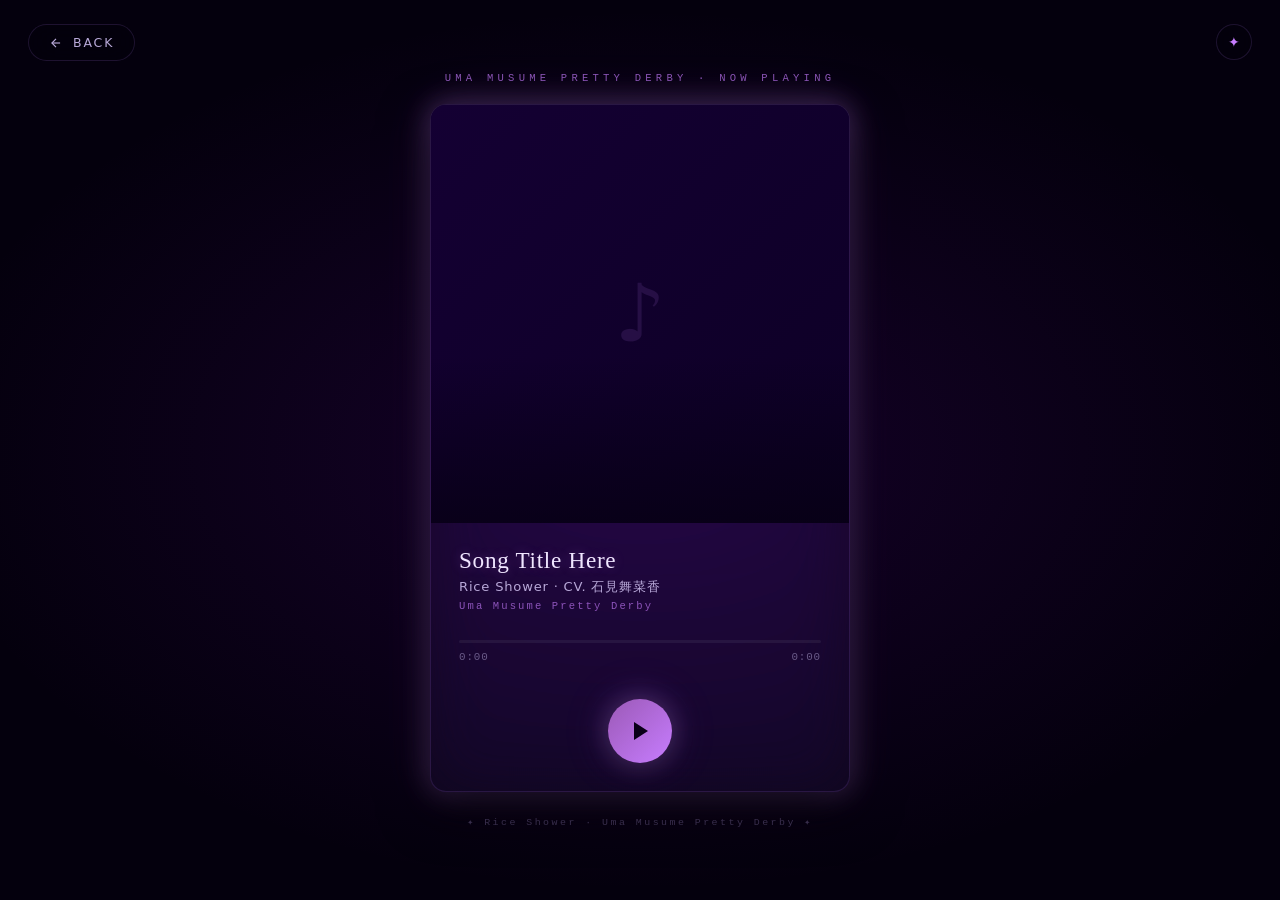
==== Rice Shower Showcase/player.html @ 845d5819 "Add files via upload" ====
<!DOCTYPE html>
<html lang="id">
<head>
  <meta charset="UTF-8">
  <meta name="viewport" content="width=device-width, initial-scale=1.0">
  <title>Now Playing · Rice Shower</title>
  <style>
    /* ── Variables (same as main) ─────────────── */
    :root {
      --bg-void:      #04000d;
      --bg-deep:      #08001a;
      --bg-mid:       #0d0025;
      --bg-surface:   #140033;
      --glass:        rgba(180,120,255,0.05);
      --glass-bd:     rgba(180,120,255,0.15);
      --glass-bd-hov: rgba(180,120,255,0.35);
      --acc:          #c77dff;
      --acc-dim:      #9b59b6;
      --acc-bright:   #e0aaff;
      --acc-deep:     #6a0dad;
      --text-1:       #f0e6ff;
      --text-2:       #b8a8d8;
      --text-3:       #6a5a88;
      --text-inv:     #0a0018;
      --glow-sm:      0 0 12px rgba(199,125,255,0.28);
      --glow-md:      0 0 28px rgba(199,125,255,0.35), 0 0 55px rgba(199,125,255,0.12);
      --glow-lg:      0 0 45px rgba(199,125,255,0.45), 0 0 90px rgba(199,125,255,0.18);
      --f-display:    "Palatino Linotype", Palatino, "Book Antiqua", Georgia, serif;
      --f-body:       "Gill Sans","Gill Sans MT",Calibri,"Trebuchet MS",system-ui,sans-serif;
      --f-mono:       "Courier New",Courier,monospace;
      --ease:         cubic-bezier(0.4,0,0.2,1);
      --r:            16px;
    }

    /* Night Bloom */
    body.night-bloom {
      --acc:          #ff00cc;
      --acc-dim:      #cc00aa;
      --acc-bright:   #ff66ee;
      --glass-bd:     rgba(255,0,204,0.22);
      --glow-sm:      0 0 14px rgba(255,0,204,0.35);
      --glow-md:      0 0 28px rgba(255,0,204,0.45), 0 0 60px rgba(0,255,255,0.12);
      --glow-lg:      0 0 55px rgba(255,0,204,0.55), 0 0 110px rgba(0,255,255,0.18);
      --text-1:       #fff0ff;
      --text-2:       #ffaaee;
    }

    /* ── Reset ───────────────────────────────── */
    *,*::before,*::after{box-sizing:border-box;margin:0;padding:0}
    html{scroll-behavior:smooth}
    body{
      background:var(--bg-void);
      color:var(--text-1);
      font-family:var(--f-body);
      min-height:100vh;
      display:flex;
      flex-direction:column;
      align-items:center;
      justify-content:center;
      overflow-x:hidden;
      cursor:none;
    }
    a{text-decoration:none;color:inherit}

    /* ── Cursor ──────────────────────────────── */
    .cursor-glow{
      position:fixed;width:280px;height:280px;border-radius:50%;
      background:radial-gradient(circle,rgba(199,125,255,0.12) 0%,transparent 70%);
      pointer-events:none;transform:translate(-50%,-50%);
      z-index:9999;mix-blend-mode:screen;
      transition:left 0.08s,top 0.08s;
    }

    /* ── Particles ───────────────────────────── */
    .particles-canvas{
      position:fixed;inset:0;pointer-events:none;z-index:0;opacity:0.5;
    }

    /* ── Page bg ─────────────────────────────── */
    .page-bg{
      position:fixed;inset:0;z-index:0;
      background:
        radial-gradient(ellipse 80% 70% at 50% 50%,
          rgba(106,13,173,0.18) 0%,transparent 70%),
        var(--bg-void);
    }

    /* ── Back btn ────────────────────────────── */
    .back-btn{
      position:fixed;top:24px;left:28px;z-index:100;
      display:flex;align-items:center;gap:10px;
      padding:10px 20px;border-radius:50px;
      border:1px solid var(--glass-bd);
      background:rgba(4,0,13,0.6);
      backdrop-filter:blur(16px);
      font-size:0.78rem;letter-spacing:0.15em;
      text-transform:uppercase;color:var(--text-2);
      cursor:none;
      transition:all 0.3s var(--ease);
    }
    .back-btn:hover{
      color:var(--acc-bright);border-color:var(--acc);
      box-shadow:var(--glow-sm);
    }
    .back-btn svg{transition:transform 0.3s}
    .back-btn:hover svg{transform:translateX(-3px)}

    /* Night bloom btn */
    .bloom-fixed{
      position:fixed;top:24px;right:28px;z-index:100;
      width:36px;height:36px;border-radius:50%;
      border:1px solid var(--glass-bd);
      background:rgba(4,0,13,0.6);backdrop-filter:blur(16px);
      color:var(--acc);font-size:0.9rem;
      display:flex;align-items:center;justify-content:center;
      cursor:none;transition:all 0.3s var(--ease);
    }
    .bloom-fixed:hover,
    .bloom-fixed.active{
      border-color:var(--acc);background:rgba(199,125,255,0.15);
      box-shadow:var(--glow-sm);
    }

    /* ── Player Card ─────────────────────────── */
    .player-wrap{
      position:relative;z-index:1;
      width:min(420px,90vw);
      animation:fade-up 0.8s cubic-bezier(0,0,0.2,1) both;
    }
    @keyframes fade-up{
      from{opacity:0;transform:translateY(32px)}
      to{opacity:1;transform:none}
    }

    .player-eyebrow{
      text-align:center;
      font-family:var(--f-mono);
      font-size:0.66rem;letter-spacing:0.4em;
      text-transform:uppercase;
      color:var(--acc);opacity:0.7;
      margin-bottom:20px;
    }

    .player-card{
      background:var(--glass);
      border:1px solid var(--glass-bd);
      border-radius:var(--r);
      backdrop-filter:blur(28px) saturate(160%);
      box-shadow:0 16px 50px rgba(0,0,0,0.7),var(--glow-md);
      overflow:hidden;
      position:relative;
    }

    /* Top accent */
    .player-card::before{
      content:'';position:absolute;
      top:0;left:0;right:0;height:2px;
      background:linear-gradient(90deg,transparent,var(--acc),transparent);
      box-shadow:var(--glow-sm);
    }

    /* ── Cover ───────────────────────────────── */
    .cover-section{
      position:relative;
      width:100%;
      aspect-ratio:1;
      overflow:hidden;
    }

    .cover-img{
      position:absolute;inset:0;
      background-size:cover;background-position:center;
      background-color:var(--bg-surface);
      transition:transform 0.5s var(--ease);
    }
    .cover-img.playing{
      animation:cover-spin-slow 30s linear infinite;
    }
    @keyframes cover-spin-slow{
      /* Subtle breathing scale instead of actual rotation for rectangular images */
      0%,100%{transform:scale(1)}
      50%{transform:scale(1.03)}
    }

    .cover-ph{
      position:absolute;inset:0;
      display:flex;align-items:center;justify-content:center;
      background:linear-gradient(135deg,var(--bg-surface),var(--bg-mid));
      font-size:5rem;color:rgba(199,125,255,0.12);
    }

    /* Gradient overlay on cover bottom */
    .cover-section::after{
      content:'';position:absolute;
      bottom:0;left:0;right:0;height:40%;
      background:linear-gradient(180deg,transparent,rgba(4,0,13,0.6));
      pointer-events:none;
    }

    /* Vinyl ring decoration */
    .cover-vinyl{
      position:absolute;top:50%;left:50%;
      transform:translate(-50%,-50%);
      width:60px;height:60px;
      border-radius:50%;
      border:2px solid rgba(199,125,255,0.12);
      pointer-events:none;
      opacity:0;
      transition:opacity 0.5s;
    }
    .cover-vinyl::after{
      content:'';position:absolute;
      top:50%;left:50%;transform:translate(-50%,-50%);
      width:14px;height:14px;border-radius:50%;
      background:rgba(199,125,255,0.2);
      border:1px solid var(--glass-bd);
    }
    .playing + .cover-vinyl { opacity:0.6; }

    /* ── Info ────────────────────────────────── */
    .player-info{
      padding:24px 28px 8px;
      display:flex;flex-direction:column;gap:4px;
    }

    .track-title{
      font-family:var(--f-display);
      font-size:1.45rem;font-weight:400;
      letter-spacing:0.03em;
      color:var(--text-1);
      text-shadow:var(--glow-sm);
      line-height:1.2;
    }

    .track-artist{
      font-size:0.82rem;color:var(--text-2);
      letter-spacing:0.06em;
    }

    .track-album{
      font-family:var(--f-mono);
      font-size:0.66rem;color:var(--acc);
      letter-spacing:0.2em;opacity:0.65;
    }

    /* ── Progress ────────────────────────────── */
    .progress-section{
      padding:20px 28px 0;
    }

    .progress-bar-wrap{
      position:relative;height:3px;
      background:rgba(255,255,255,0.06);
      border-radius:2px;
      cursor:pointer;
      margin-bottom:8px;
      overflow:visible;
    }
    .progress-bar-fill{
      height:100%;width:0%;
      background:linear-gradient(90deg,var(--acc-deep),var(--acc));
      border-radius:2px;
      box-shadow:0 0 8px var(--acc);
      transition:width 0.25s linear;
      position:relative;
    }
    .progress-bar-fill::after{
      content:'';position:absolute;
      right:-4px;top:50%;transform:translateY(-50%);
      width:10px;height:10px;border-radius:50%;
      background:var(--acc-bright);
      box-shadow:var(--glow-sm);
      opacity:0;transition:opacity 0.2s;
    }
    .progress-bar-wrap:hover .progress-bar-fill::after{opacity:1}

    .time-row{
      display:flex;justify-content:space-between;
      font-family:var(--f-mono);
      font-size:0.68rem;color:var(--text-3);
      letter-spacing:0.08em;
    }

    /* ── Controls ────────────────────────────── */
    .controls{
      padding:16px 28px 28px;
      display:flex;align-items:center;
      justify-content:center;
      gap:0;
    }

    .play-btn{
      width:64px;height:64px;border-radius:50%;
      border:none;
      background:linear-gradient(135deg,var(--acc-dim),var(--acc));
      color:var(--text-inv);
      display:flex;align-items:center;justify-content:center;
      cursor:none;
      box-shadow:var(--glow-md),0 4px 20px rgba(0,0,0,0.4);
      transition:all 0.3s var(--ease);
      position:relative;
      overflow:hidden;
    }
    .play-btn::before{
      content:'';position:absolute;inset:0;border-radius:50%;
      background:rgba(255,255,255,0.15);
      transform:scale(0);transition:transform 0.4s var(--ease);
    }
    .play-btn:hover::before{transform:scale(1)}
    .play-btn:hover{
      transform:scale(1.08);
      box-shadow:var(--glow-lg),0 8px 30px rgba(0,0,0,0.5);
    }
    .play-btn:active{transform:scale(0.96)}

    .play-btn svg{
      position:relative;z-index:1;
      transition:transform 0.2s var(--ease);
    }
    .play-btn.playing svg.icon-play{display:none}
    .play-btn svg.icon-pause{display:none}
    .play-btn.playing svg.icon-pause{display:block}

    /* Playing ring pulse */
    .play-btn.playing::after{
      content:'';position:absolute;inset:-4px;
      border-radius:50%;
      border:1px solid var(--acc);
      animation:ring-expand 1.5s ease-out infinite;
    }
    @keyframes ring-expand{
      0%{transform:scale(1);opacity:0.6}
      100%{transform:scale(1.5);opacity:0}
    }

    /* ── Equalizer bars (shows when playing) ─── */
    .eq-bars{
      display:flex;align-items:flex-end;
      gap:3px;height:20px;padding:0 28px 16px;
      justify-content:center;
      opacity:0;transition:opacity 0.4s;
    }
    .eq-bars.active{opacity:1}
    .eq-bar{
      width:3px;border-radius:2px;
      background:var(--acc);
      box-shadow:0 0 4px var(--acc);
      transform-origin:bottom;
    }
    .eq-bar:nth-child(1){animation:eq 0.7s -0.3s ease-in-out infinite alternate}
    .eq-bar:nth-child(2){animation:eq 0.5s -0.1s ease-in-out infinite alternate}
    .eq-bar:nth-child(3){animation:eq 0.9s -0.5s ease-in-out infinite alternate}
    .eq-bar:nth-child(4){animation:eq 0.6s -0.2s ease-in-out infinite alternate}
    .eq-bar:nth-child(5){animation:eq 0.8s -0.4s ease-in-out infinite alternate}
    @keyframes eq{
      from{height:4px}
      to{height:18px}
    }

    /* ── Footer label ────────────────────────── */
    .player-footer{
      text-align:center;margin-top:24px;
      font-family:var(--f-mono);
      font-size:0.62rem;letter-spacing:0.25em;
      color:var(--text-3);opacity:0.5;
    }

    /* Scrollbar */
    ::-webkit-scrollbar{width:4px}
    ::-webkit-scrollbar-track{background:var(--bg-void)}
    ::-webkit-scrollbar-thumb{background:var(--acc-deep);border-radius:2px}
  </style>
</head>
<body>

  <div class="cursor-glow" id="cursorGlow"></div>
  <canvas class="particles-canvas" id="particlesCanvas"></canvas>
  <div class="page-bg"></div>

  <!-- Back button -->
  <a href="index.html" class="back-btn" id="backBtn">
    <svg width="14" height="14" viewBox="0 0 24 24" fill="none" stroke="currentColor" stroke-width="2">
      <line x1="19" y1="12" x2="5" y2="12"/>
      <polyline points="12,19 5,12 12,5"/>
    </svg>
    <span>Back</span>
  </a>

  <!-- Night bloom toggle -->
  <button class="bloom-fixed" id="bloomBtn" title="Night Bloom Mode">✦</button>

  <!-- ── PLAYER ── -->
  <div class="player-wrap">
    <p class="player-eyebrow">Uma Musume Pretty Derby · Now Playing</p>

    <div class="player-card">

      <!-- Cover Image -->
      <div class="cover-section">
        <div class="cover-img" id="coverImg">
          <!-- bg-image set by JS from track config -->
        </div>
        <div class="cover-ph" id="coverPh">♪</div>
        <div class="cover-vinyl" id="coverVinyl"></div>
      </div>

      <!-- Track Info -->
      <div class="player-info">
        <h1 class="track-title" id="trackTitle">Song Title Here</h1>
        <p class="track-artist" id="trackArtist">Rice Shower · CV. 石見舞菜香</p>
        <p class="track-album" id="trackAlbum">Uma Musume Pretty Derby</p>
      </div>

      <!-- Progress -->
      <div class="progress-section">
        <div class="progress-bar-wrap" id="progressWrap">
          <div class="progress-bar-fill" id="progressFill"></div>
        </div>
        <div class="time-row">
          <span id="timeCurrent">0:00</span>
          <span id="timeDuration">0:00</span>
        </div>
      </div>

      <!-- EQ Bars -->
      <div class="eq-bars" id="eqBars">
        <div class="eq-bar"></div>
        <div class="eq-bar"></div>
        <div class="eq-bar"></div>
        <div class="eq-bar"></div>
        <div class="eq-bar"></div>
      </div>

      <!-- Controls -->
      <div class="controls">
        <button class="play-btn" id="playBtn" title="Play / Pause">
          <svg class="icon-play" width="24" height="24" viewBox="0 0 24 24" fill="currentColor">
            <polygon points="6,3 20,12 6,21"/>
          </svg>
          <svg class="icon-pause" width="24" height="24" viewBox="0 0 24 24" fill="currentColor">
            <rect x="5" y="3" width="4" height="18" rx="1"/>
            <rect x="15" y="3" width="4" height="18" rx="1"/>
          </svg>
        </button>
      </div>

    </div><!-- /player-card -->

    <p class="player-footer">✦ Rice Shower · Uma Musume Pretty Derby ✦</p>
  </div>

  <!-- Hidden audio element -->
  <audio id="playerAudio" preload="none"></audio>

  <script>
  'use strict';

  /* ─────────────────────────────────────────────
     TRACK CONFIG — Edit these to set your songs!
     Put your audio files in assets/audio/
     Put your cover images in assets/images/
  ──────────────────────────────────────────────*/
  const TRACKS = {
    1: {
      title:  'Song Title Here',
      artist: 'Rice Shower · CV. 石見舞菜香',
      album:  'Uma Musume Pretty Derby',
      audio:  'assets/audio/song-1.mp3',        // ← path ke file lagu
      cover:  'assets/images/song-cover-1.jpg', // ← path ke cover
    },
    2: {
      title:  'Song Title Here',
      artist: 'Rice Shower · CV. 石見舞菜香',
      album:  'Uma Musume Pretty Derby',
      audio:  'assets/audio/song-2.mp3',
      cover:  'assets/images/song-cover-2.jpg',
    },
    3: {
      title:  'Song Title Here',
      artist: 'Rice Shower · CV. 石見舞菜香',
      album:  'Uma Musume Pretty Derby',
      audio:  'assets/audio/song-3.mp3',
      cover:  'assets/images/song-cover-3.jpg',
    },
  };

  /* ── Init ────────────────────────────────────*/
  document.addEventListener('DOMContentLoaded', () => {
    const params  = new URLSearchParams(location.search);
    const trackId = parseInt(params.get('track') || '1', 10);
    const track   = TRACKS[trackId] || TRACKS[1];

    loadTrack(track);
    initPlayer();
    initCursor();
    initParticles();
    initNightBloom();
  });

  /* ── Load Track ──────────────────────────────*/
  function loadTrack(track) {
    document.getElementById('trackTitle').textContent  = track.title;
    document.getElementById('trackArtist').textContent = track.artist;
    document.getElementById('trackAlbum').textContent  = track.album;

    const coverImg = document.getElementById('coverImg');
    coverImg.style.backgroundImage = `url('${track.cover}')`;
    coverImg.style.backgroundSize  = 'cover';
    coverImg.style.backgroundPosition = 'center';

    // Hide placeholder if cover loads
    const img = new Image();
    img.onload = () => { document.getElementById('coverPh').style.opacity = '0'; };
    img.src = track.cover;

    document.getElementById('playerAudio').src = track.audio;
  }

  /* ── Player Logic ────────────────────────────*/
  function initPlayer() {
    const audio    = document.getElementById('playerAudio');
    const playBtn  = document.getElementById('playBtn');
    const fill     = document.getElementById('progressFill');
    const wrap     = document.getElementById('progressWrap');
    const timeCur  = document.getElementById('timeCurrent');
    const timeDur  = document.getElementById('timeDuration');
    const eqBars   = document.getElementById('eqBars');
    const coverImg = document.getElementById('coverImg');

    function setPlaying(on) {
      playBtn.classList.toggle('playing', on);
      eqBars.classList.toggle('active', on);
      coverImg.classList.toggle('playing', on);
    }

    playBtn.addEventListener('click', () => {
      if (audio.paused) {
        audio.play().catch(() => {});
        setPlaying(true);
      } else {
        audio.pause();
        setPlaying(false);
      }
    });

    audio.addEventListener('timeupdate', () => {
      if (!audio.duration) return;
      const pct = (audio.currentTime / audio.duration) * 100;
      fill.style.width = pct + '%';
      timeCur.textContent = fmt(audio.currentTime);
    });

    audio.addEventListener('loadedmetadata', () => {
      timeDur.textContent = fmt(audio.duration);
    });

    audio.addEventListener('ended', () => setPlaying(false));

    // Seek on click
    wrap.addEventListener('click', e => {
      if (!audio.duration) return;
      const rect = wrap.getBoundingClientRect();
      const pct  = (e.clientX - rect.left) / rect.width;
      audio.currentTime = pct * audio.duration;
    });
  }

  function fmt(s) {
    if (isNaN(s)) return '0:00';
    const m = Math.floor(s / 60);
    const sec = Math.floor(s % 60).toString().padStart(2, '0');
    return `${m}:${sec}`;
  }

  /* ── Cursor ──────────────────────────────────*/
  function initCursor() {
    const glow = document.getElementById('cursorGlow');
    let mx = -300, my = -300, cx = -300, cy = -300;
    const lerp = (a,b,t) => a + (b-a)*t;
    function tick() {
      cx = lerp(cx, mx, 0.12); cy = lerp(cy, my, 0.12);
      glow.style.left = cx+'px'; glow.style.top = cy+'px';
      requestAnimationFrame(tick);
    }
    document.addEventListener('mousemove', e => { mx=e.clientX; my=e.clientY; });
    tick();
    document.querySelectorAll('a,button').forEach(el => {
      el.style.cursor = 'none';
      el.addEventListener('mouseenter', () => { glow.style.transform='translate(-50%,-50%) scale(1.5)'; });
      el.addEventListener('mouseleave', () => { glow.style.transform='translate(-50%,-50%) scale(1)'; });
    });
  }

  /* ── Particles (same as main) ────────────────*/
  function initParticles() {
    const canvas = document.getElementById('particlesCanvas');
    const ctx = canvas.getContext('2d');
    let W, H, particles = [];

    function resize() { W=canvas.width=window.innerWidth; H=canvas.height=window.innerHeight; }
    resize();
    window.addEventListener('resize', resize);

    const NORM  = ['#c77dff','#9b59b6','#e0aaff','#6a0dad','#ffffff'];
    const BLOOM = ['#ff00cc','#00ffff','#ff66ee','#66ffff'];
    const getC  = () => document.body.classList.contains('night-bloom') ? BLOOM : NORM;

    function mp() {
      const c = getC();
      return { x:Math.random()*W, y:H+10,
        vx:(Math.random()-.5)*.4, vy:-(0.25+Math.random()*.55),
        size:.5+Math.random()*1.5, alpha:.15+Math.random()*.5,
        life:0, maxLife:200+Math.random()*400,
        color:c[Math.floor(Math.random()*c.length)],
        twinkle:Math.random()*Math.PI*2, ts:.02+Math.random()*.04 };
    }

    for (let i=0;i<60;i++) { const p=mp(); p.y=Math.random()*H; p.life=Math.random()*p.maxLife; particles.push(p); }

    (function frame() {
      ctx.clearRect(0,0,W,H);
      particles.forEach((p,i) => {
        p.x += p.vx+Math.sin(p.life*.015)*.2; p.y+=p.vy; p.life++; p.twinkle+=p.ts;
        if (p.life>=p.maxLife||p.y<-10) { const f=mp(); particles[i]=f; return; }
        const a=p.alpha*Math.min(1,p.life/60)*Math.min(1,(p.maxLife-p.life)/60)*(0.7+0.3*Math.sin(p.twinkle));
        ctx.save(); ctx.globalAlpha=a; ctx.fillStyle=p.color; ctx.shadowColor=p.color; ctx.shadowBlur=6;
        ctx.beginPath(); ctx.arc(p.x,p.y,p.size,0,Math.PI*2); ctx.fill(); ctx.restore();
      });
      requestAnimationFrame(frame);
    })();
  }

  /* ── Night Bloom ─────────────────────────────*/
  function initNightBloom() {
    const btn = document.getElementById('bloomBtn');
    const KEY = 'rs-nightbloom';

    function set(on) {
      document.body.classList.toggle('night-bloom', on);
      btn.classList.toggle('active', on);
      try { localStorage.setItem(KEY, on?'1':'0'); } catch(_){}
    }

    try { if (localStorage.getItem(KEY)==='1') set(true); } catch(_){}
    btn.addEventListener('click', () => set(!document.body.classList.contains('night-bloom')));
  }
  </script>
</body>
</html>
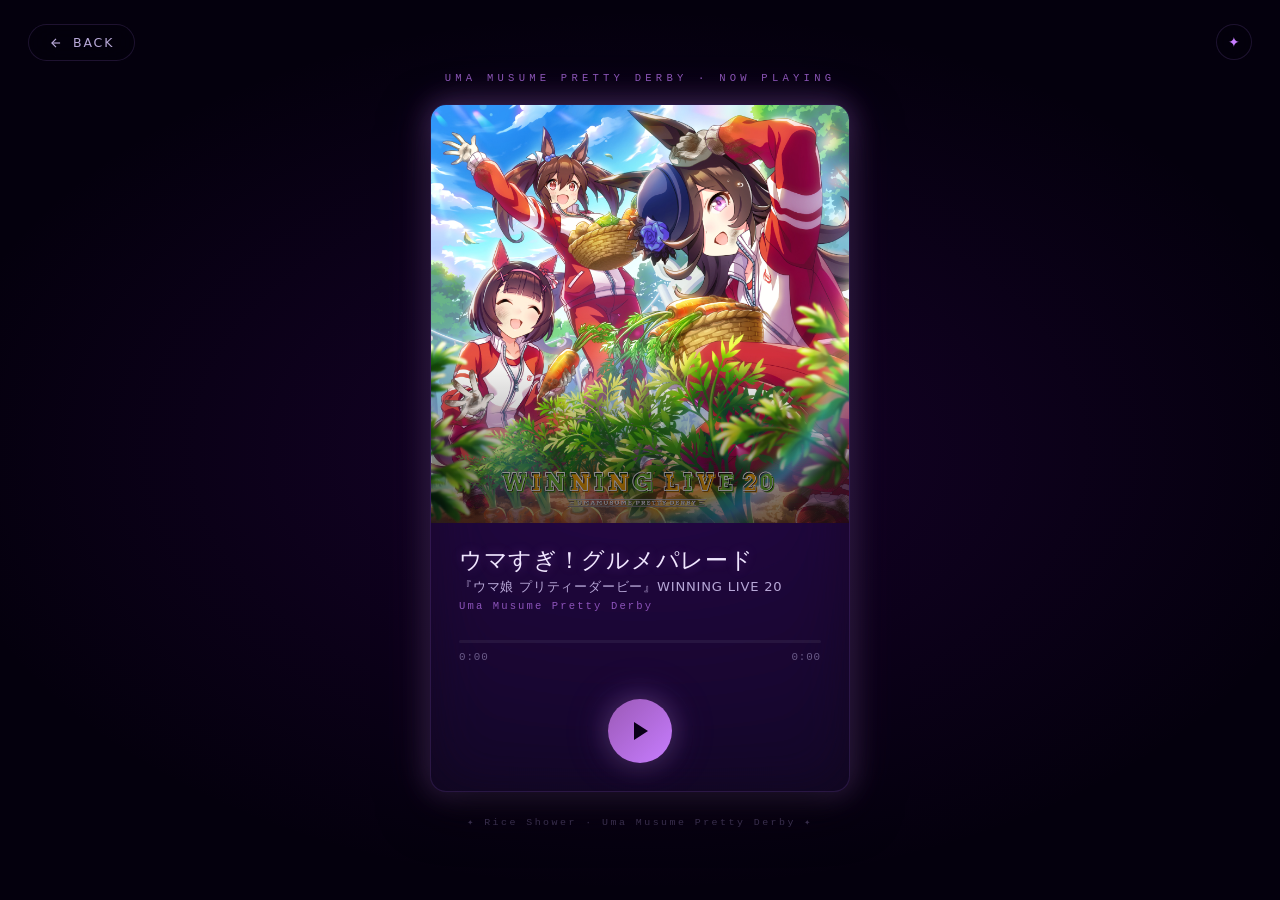
==== commit 709fff3c: "Add files via upload" ====
--- a/Rice Shower Showcase/player.html
+++ b/Rice Shower Showcase/player.html
@@ -462,21 +462,21 @@
   ──────────────────────────────────────────────*/
   const TRACKS = {
     1: {
-      title:  'Song Title Here',
-      artist: 'Rice Shower · CV. 石見舞菜香',
+      title:  'ウマすぎ！グルメパレード',
+      artist: '『ウマ娘 プリティーダービー』WINNING LIVE 20',
       album:  'Uma Musume Pretty Derby',
       audio:  'assets/audio/song-1.mp3',        // ← path ke file lagu
       cover:  'assets/images/song-cover-1.jpg', // ← path ke cover
     },
     2: {
-      title:  'Song Title Here',
+      title:  'ささやかな祈り',
       artist: 'Rice Shower · CV. 石見舞菜香',
       album:  'Uma Musume Pretty Derby',
       audio:  'assets/audio/song-2.mp3',
       cover:  'assets/images/song-cover-2.jpg',
     },
     3: {
-      title:  'Song Title Here',
+      title:  'WINnin 5 -ウイニング☆ファ',
       artist: 'Rice Shower · CV. 石見舞菜香',
       album:  'Uma Musume Pretty Derby',
       audio:  'assets/audio/song-3.mp3',
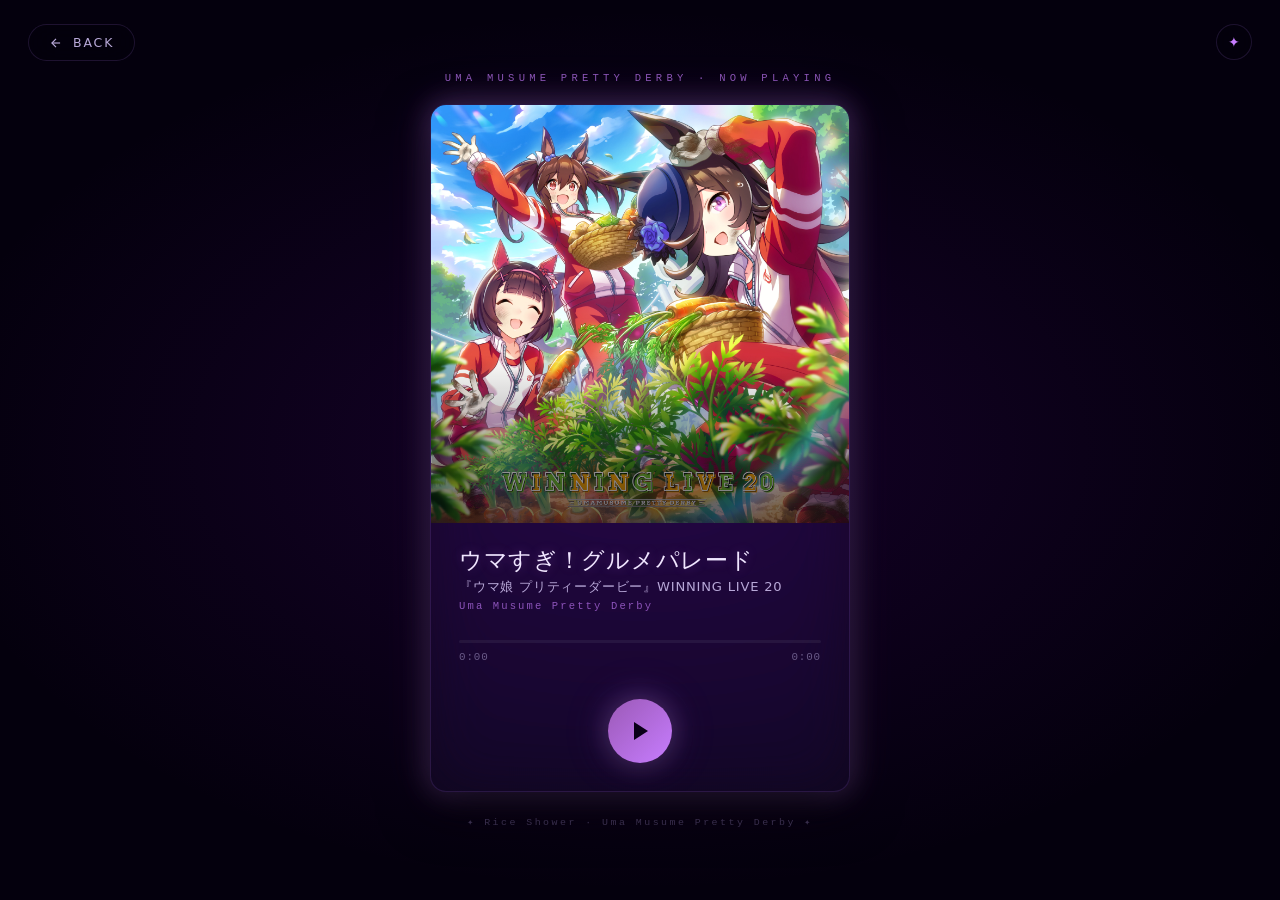
==== commit b2eb8c4a: "Update player.html" ====
--- a/Rice Shower Showcase/player.html
+++ b/Rice Shower Showcase/player.html
@@ -46,7 +46,7 @@
     }
 
     /* ── Reset ───────────────────────────────── */
-    *,*::before,*::after{box-sizing:border-box;margin:0;padding:0}
+    *,*::before,*::after{box-sizing:border-box;margin:0;padding:0;cursor:none !important}
     html{scroll-behavior:smooth}
     body{
       background:var(--bg-void);
@@ -58,18 +58,50 @@
       align-items:center;
       justify-content:center;
       overflow-x:hidden;
-      cursor:none;
     }
     a{text-decoration:none;color:inherit}
 
-    /* ── Cursor ──────────────────────────────── */
+    /* ── Cursor (3 layer) ────────────────────── */
     .cursor-glow{
       position:fixed;width:280px;height:280px;border-radius:50%;
-      background:radial-gradient(circle,rgba(199,125,255,0.12) 0%,transparent 70%);
+      background:radial-gradient(circle,rgba(199,125,255,0.10) 0%,transparent 68%);
       pointer-events:none;transform:translate(-50%,-50%);
-      z-index:9999;mix-blend-mode:screen;
-      transition:left 0.08s,top 0.08s;
-    }
+      z-index:9997;mix-blend-mode:screen;will-change:left,top;
+    }
+    body.night-bloom .cursor-glow{
+      background:radial-gradient(circle,rgba(255,0,204,0.14) 0%,rgba(0,255,255,0.05) 50%,transparent 70%);
+    }
+    .cursor-ring{
+      position:fixed;width:32px;height:32px;border-radius:50%;
+      border:1.5px solid rgba(199,125,255,0.65);
+      pointer-events:none;transform:translate(-50%,-50%);
+      z-index:9998;will-change:left,top;
+      box-shadow:0 0 8px rgba(199,125,255,0.25);
+      transition:width 0.25s,height 0.25s,border-color 0.25s;
+    }
+    body.night-bloom .cursor-ring{
+      border-color:rgba(255,0,204,0.7);
+      box-shadow:0 0 10px rgba(255,0,204,0.3);
+    }
+    .cursor-ring.hovering{
+      width:48px;height:48px;
+      border-color:var(--acc);
+      box-shadow:var(--glow-sm);
+    }
+    .cursor-dot{
+      position:fixed;width:5px;height:5px;border-radius:50%;
+      background:var(--acc-bright);
+      pointer-events:none;transform:translate(-50%,-50%);
+      z-index:9999;will-change:left,top;
+      box-shadow:0 0 6px var(--acc),0 0 12px rgba(199,125,255,0.4);
+      transition:width 0.2s,height 0.2s,opacity 0.2s;
+    }
+    body.night-bloom .cursor-dot{
+      background:#ff66ee;
+      box-shadow:0 0 8px #ff00cc,0 0 16px rgba(0,255,255,0.3);
+    }
+    .cursor-dot.hovering{width:7px;height:7px;opacity:0.7;}
+    .cursor-dot.clicking{transform:translate(-50%,-50%) scale(0.5);opacity:0.4;}
 
     /* ── Particles ───────────────────────────── */
     .particles-canvas{
@@ -374,6 +406,8 @@
 <body>
 
   <div class="cursor-glow" id="cursorGlow"></div>
+  <div class="cursor-ring"  id="cursorRing"></div>
+  <div class="cursor-dot"   id="cursorDot"></div>
   <canvas class="particles-canvas" id="particlesCanvas"></canvas>
   <div class="page-bg"></div>
 
@@ -572,22 +606,51 @@
     return `${m}:${sec}`;
   }
 
-  /* ── Cursor ──────────────────────────────────*/
+  /* ── Cursor (3-layer: dot + ring + glow) ────*/
   function initCursor() {
     const glow = document.getElementById('cursorGlow');
-    let mx = -300, my = -300, cx = -300, cy = -300;
-    const lerp = (a,b,t) => a + (b-a)*t;
+    const ring = document.getElementById('cursorRing');
+    const dot  = document.getElementById('cursorDot');
+
+    let mx=-300, my=-300;
+    let rx=-300, ry=-300;
+    let gx=-300, gy=-300;
+    const lerp = (a,b,t) => a+(b-a)*t;
+
     function tick() {
-      cx = lerp(cx, mx, 0.12); cy = lerp(cy, my, 0.12);
-      glow.style.left = cx+'px'; glow.style.top = cy+'px';
+      // Ring: slight lag
+      rx=lerp(rx,mx,0.14); ry=lerp(ry,my,0.14);
+      // Glow: even smoother
+      gx=lerp(gx,mx,0.07); gy=lerp(gy,my,0.07);
+
+      if(ring){ ring.style.left=rx+'px'; ring.style.top=ry+'px'; }
+      if(glow){ glow.style.left=gx+'px'; glow.style.top=gy+'px'; }
       requestAnimationFrame(tick);
     }
-    document.addEventListener('mousemove', e => { mx=e.clientX; my=e.clientY; });
+
+    document.addEventListener('mousemove', e => {
+      mx=e.clientX; my=e.clientY;
+      // Dot snaps instantly
+      if(dot){ dot.style.left=mx+'px'; dot.style.top=my+'px'; }
+    });
+    document.addEventListener('mouseleave', () => { mx=my=-300; });
+    document.addEventListener('mousedown', () => dot?.classList.add('clicking'));
+    document.addEventListener('mouseup',   () => dot?.classList.remove('clicking'));
+
     tick();
-    document.querySelectorAll('a,button').forEach(el => {
-      el.style.cursor = 'none';
-      el.addEventListener('mouseenter', () => { glow.style.transform='translate(-50%,-50%) scale(1.5)'; });
-      el.addEventListener('mouseleave', () => { glow.style.transform='translate(-50%,-50%) scale(1)'; });
+
+    // Hover effect on interactive elements
+    document.querySelectorAll('a, button, .progress-bar-wrap').forEach(el => {
+      el.addEventListener('mouseenter', () => {
+        ring?.classList.add('hovering');
+        dot?.classList.add('hovering');
+        if(glow){ glow.style.opacity='0.7'; glow.style.transform='translate(-50%,-50%) scale(1.4)'; }
+      });
+      el.addEventListener('mouseleave', () => {
+        ring?.classList.remove('hovering');
+        dot?.classList.remove('hovering');
+        if(glow){ glow.style.opacity='1'; glow.style.transform='translate(-50%,-50%) scale(1)'; }
+      });
     });
   }
 
@@ -646,4 +709,4 @@
   }
   </script>
 </body>
-</html>+</html>
